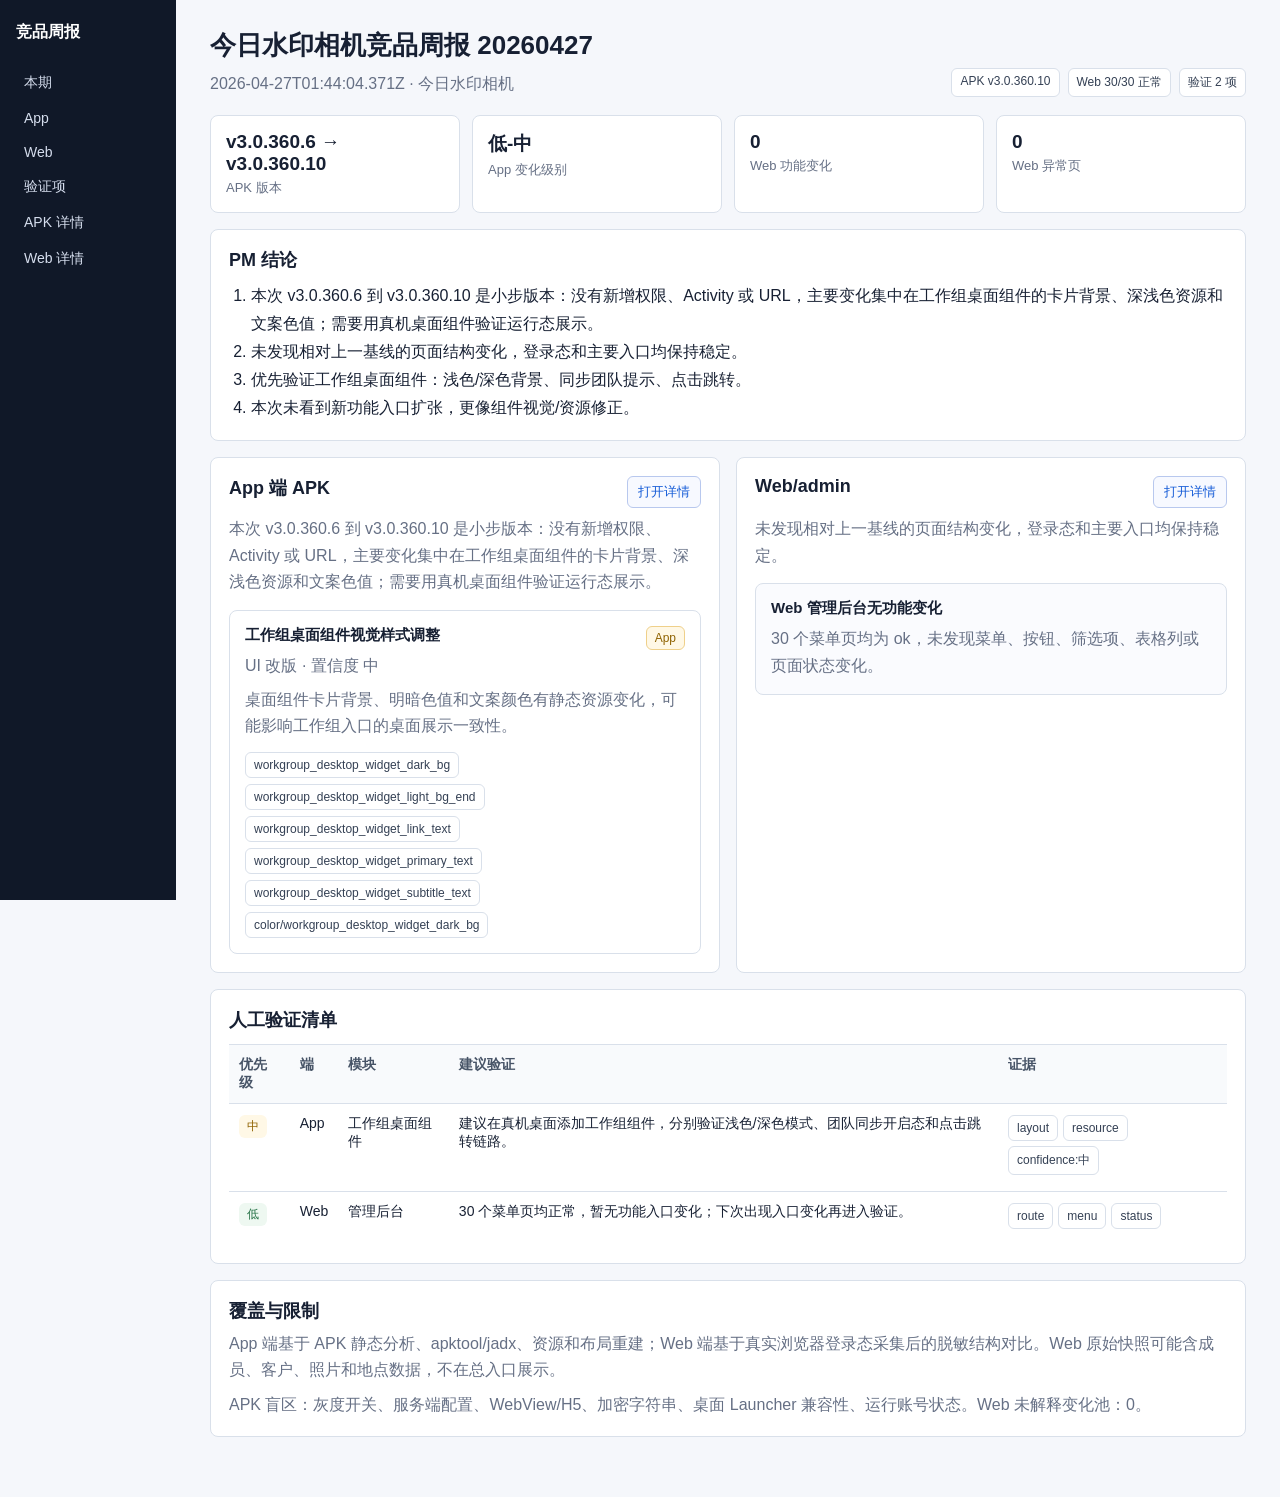
==== reports/weekly-competitor-report-20260427/index.html @ d0d4b4f7 "Publish competitor report 2026-04-27" ====
<!doctype html>
<html lang="zh-CN">
<head>
  <meta charset="utf-8">
  <meta name="viewport" content="width=device-width, initial-scale=1">
  <title>今日水印相机竞品周报 20260427</title>
  <link rel="stylesheet" href="./styles.css">
</head>
<body>
  <aside class="rail">
    <div class="brand">竞品周报</div>
    <a href="#summary">本期</a>
    <a href="#app">App</a>
    <a href="#web">Web</a>
    <a href="#validation">验证项</a>
    <a href="../jinri-watermark-camera-3.0.360.6-to-3.0.360.10-20260423/index.html">APK 详情</a>
    <a href="../web-admin-monitor-20260427/index.html">Web 详情</a>
  </aside>
  <main>
    <header id="summary" class="header">
      <div>
        <h1>今日水印相机竞品周报 20260427</h1>
        <p>2026-04-27T01:44:04.371Z · 今日水印相机</p>
      </div>
      <div class="chips">
        <span>APK v3.0.360.10</span>
        <span>Web 30/30 正常</span>
        <span>验证 2 项</span>
      </div>
    </header>

    <section class="metrics">
      <div><strong>v3.0.360.6 → v3.0.360.10</strong><span>APK 版本</span></div>
      <div><strong>低-中</strong><span>App 变化级别</span></div>
      <div><strong>0</strong><span>Web 功能变化</span></div>
      <div><strong>0</strong><span>Web 异常页</span></div>
    </section>

    <section class="panel">
      <h2>PM 结论</h2>
      <ol><li>本次 v3.0.360.6 到 v3.0.360.10 是小步版本：没有新增权限、Activity 或 URL，主要变化集中在工作组桌面组件的卡片背景、深浅色资源和文案色值；需要用真机桌面组件验证运行态展示。</li><li>未发现相对上一基线的页面结构变化，登录态和主要入口均保持稳定。</li><li>优先验证工作组桌面组件：浅色/深色背景、同步团队提示、点击跳转。</li><li>本次未看到新功能入口扩张，更像组件视觉/资源修正。</li></ol>
    </section>

    <section id="app" class="split">
      <div class="panel">
        <div class="section-head">
          <h2>App 端 APK</h2>
          <a class="button" href="../jinri-watermark-camera-3.0.360.6-to-3.0.360.10-20260423/index.html">打开详情</a>
        </div>
        <p>本次 v3.0.360.6 到 v3.0.360.10 是小步版本：没有新增权限、Activity 或 URL，主要变化集中在工作组桌面组件的卡片背景、深浅色资源和文案色值；需要用真机桌面组件验证运行态展示。</p>
        <article class="card">
        <div class="card-head">
          <div>
            <h3>工作组桌面组件视觉样式调整</h3>
            <p>UI 改版 · 置信度 中</p>
          </div>
          <span class="badge warn">App</span>
        </div>
        <p>桌面组件卡片背景、明暗色值和文案颜色有静态资源变化，可能影响工作组入口的桌面展示一致性。</p>
        <div class="badges"><span>workgroup_desktop_widget_dark_bg</span><span>workgroup_desktop_widget_light_bg_end</span><span>workgroup_desktop_widget_link_text</span><span>workgroup_desktop_widget_primary_text</span><span>workgroup_desktop_widget_subtitle_text</span><span>color/workgroup_desktop_widget_dark_bg</span></div>
      </article>
      </div>
      <div id="web" class="panel">
        <div class="section-head">
          <h2>Web/admin</h2>
          <a class="button" href="../web-admin-monitor-20260427/index.html">打开详情</a>
        </div>
        <p>未发现相对上一基线的页面结构变化，登录态和主要入口均保持稳定。</p>
        <article class="card muted-card"><h3>Web 管理后台无功能变化</h3><p>30 个菜单页均为 ok，未发现菜单、按钮、筛选项、表格列或页面状态变化。</p></article>
      </div>
    </section>

    <section id="validation" class="panel">
      <h2>人工验证清单</h2>
      <table>
        <thead><tr><th>优先级</th><th>端</th><th>模块</th><th>建议验证</th><th>证据</th></tr></thead>
        <tbody><tr>
        <td><span class="priority medium">中</span></td>
        <td>App</td>
        <td>工作组桌面组件</td>
        <td>建议在真机桌面添加工作组组件，分别验证浅色/深色模式、团队同步开启态和点击跳转链路。</td>
        <td><span class="mini">layout</span><span class="mini">resource</span><span class="mini">confidence:中</span></td>
      </tr><tr>
        <td><span class="priority low">低</span></td>
        <td>Web</td>
        <td>管理后台</td>
        <td>30 个菜单页均正常，暂无功能入口变化；下次出现入口变化再进入验证。</td>
        <td><span class="mini">route</span><span class="mini">menu</span><span class="mini">status</span></td>
      </tr></tbody>
      </table>
    </section>

    <section class="panel">
      <h2>覆盖与限制</h2>
      <p>App 端基于 APK 静态分析、apktool/jadx、资源和布局重建；Web 端基于真实浏览器登录态采集后的脱敏结构对比。Web 原始快照可能含成员、客户、照片和地点数据，不在总入口展示。</p>
      <p>APK 盲区：灰度开关、服务端配置、WebView/H5、加密字符串、桌面 Launcher 兼容性、运行账号状态。Web 未解释变化池：0。</p>
    </section>
  </main>
</body>
</html>
---- reports/weekly-competitor-report-20260427/styles.css ----
:root{--bg:#f5f7fb;--panel:#fff;--ink:#172033;--muted:#667085;--line:#d9e0ea;--blue:#145bd7;--red:#bf2a2a;--amber:#8f6200;--green:#237044}*{box-sizing:border-box}body{margin:0;background:var(--bg);color:var(--ink);font-family:-apple-system,BlinkMacSystemFont,"Segoe UI",sans-serif}.rail{position:fixed;inset:0 auto 0 0;width:176px;background:#101828;color:#fff;padding:22px 16px}.brand{font-weight:700;margin-bottom:22px}.rail a{display:block;color:#d6deee;text-decoration:none;padding:9px 8px;border-radius:6px;font-size:14px}.rail a:hover{background:#1d2939}main{margin-left:176px;padding:28px 34px 44px}.header{display:flex;justify-content:space-between;gap:24px;align-items:flex-end;margin-bottom:18px}h1{margin:0;font-size:26px;letter-spacing:0}h2{margin:0;font-size:18px;letter-spacing:0}h3{margin:0;font-size:15px;letter-spacing:0}p{color:var(--muted);line-height:1.65;margin:8px 0 0}.chips{display:flex;gap:8px;flex-wrap:wrap;justify-content:flex-end}.chips span,.mini,.badges span{border:1px solid var(--line);background:#fff;border-radius:6px;padding:5px 8px;font-size:12px;color:#344054}.metrics{display:grid;grid-template-columns:repeat(4,minmax(0,1fr));gap:12px;margin-bottom:16px}.metrics div,.panel,.card{background:var(--panel);border:1px solid var(--line);border-radius:8px}.metrics div{padding:15px}.metrics strong{display:block;font-size:19px}.metrics span{display:block;color:var(--muted);font-size:13px;margin-top:4px}.panel{padding:18px;margin-bottom:16px}.split{display:grid;grid-template-columns:1fr 1fr;gap:16px}.section-head,.card-head{display:flex;justify-content:space-between;gap:14px;align-items:flex-start}.button{border:1px solid #b8c8ee;color:var(--blue);text-decoration:none;border-radius:6px;padding:6px 10px;font-size:13px;background:#f7f9ff}.card{padding:15px;margin-top:14px}.muted-card{background:#fafbfe}.badge{display:inline-flex;border-radius:6px;padding:4px 8px;font-size:12px}.badge.warn{background:#fff8e6;color:var(--amber);border:1px solid #efd08a}.badge.danger{background:#fff2f2;color:var(--red);border:1px solid #edb7b7}.badges{display:flex;gap:6px;flex-wrap:wrap;margin-top:12px}ol{margin:10px 0 0;padding-left:22px;line-height:1.75}table{width:100%;border-collapse:collapse;margin-top:12px}th,td{text-align:left;border-top:1px solid var(--line);padding:11px 10px;vertical-align:top;font-size:14px}th{color:#475467;background:#f8fafc}.priority{display:inline-flex;border-radius:6px;padding:3px 8px;font-size:12px}.priority.high{background:#fff2f2;color:var(--red)}.priority.medium{background:#fff8e6;color:var(--amber)}.priority.low{background:#eef8f1;color:var(--green)}.mini{display:inline-flex;margin:0 5px 5px 0}@media(max-width:900px){.rail{position:static;width:auto;display:flex;gap:4px;overflow:auto}.brand{margin:0 10px 0 0;white-space:nowrap}.rail a{white-space:nowrap}main{margin-left:0;padding:18px}.header{display:block}.chips{justify-content:flex-start;margin-top:12px}.metrics,.split{grid-template-columns:1fr}}
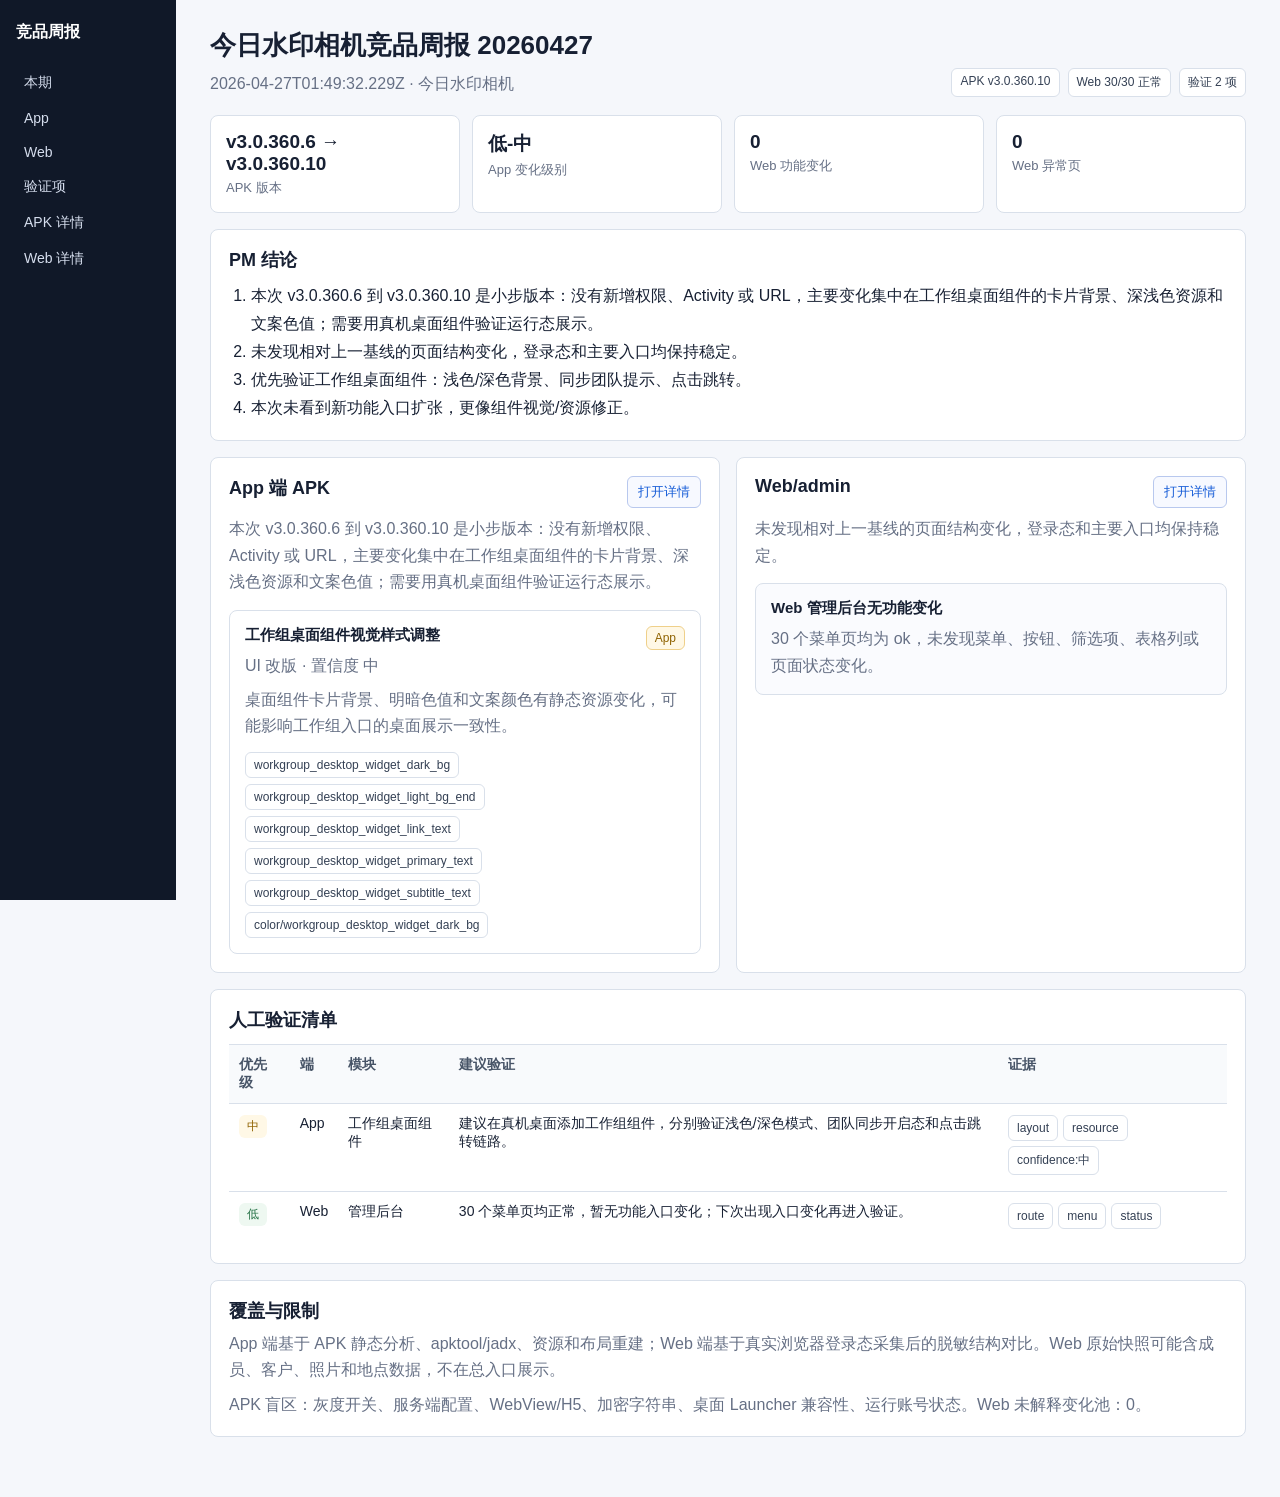
==== commit d8ae3498: "Publish competitor report 2026-04-27" ====
--- a/reports/weekly-competitor-report-20260427/index.html
+++ b/reports/weekly-competitor-report-20260427/index.html
@@ -20,7 +20,7 @@
     <header id="summary" class="header">
       <div>
         <h1>今日水印相机竞品周报 20260427</h1>
-        <p>2026-04-27T01:44:04.371Z · 今日水印相机</p>
+        <p>2026-04-27T01:49:32.229Z · 今日水印相机</p>
       </div>
       <div class="chips">
         <span>APK v3.0.360.10</span>
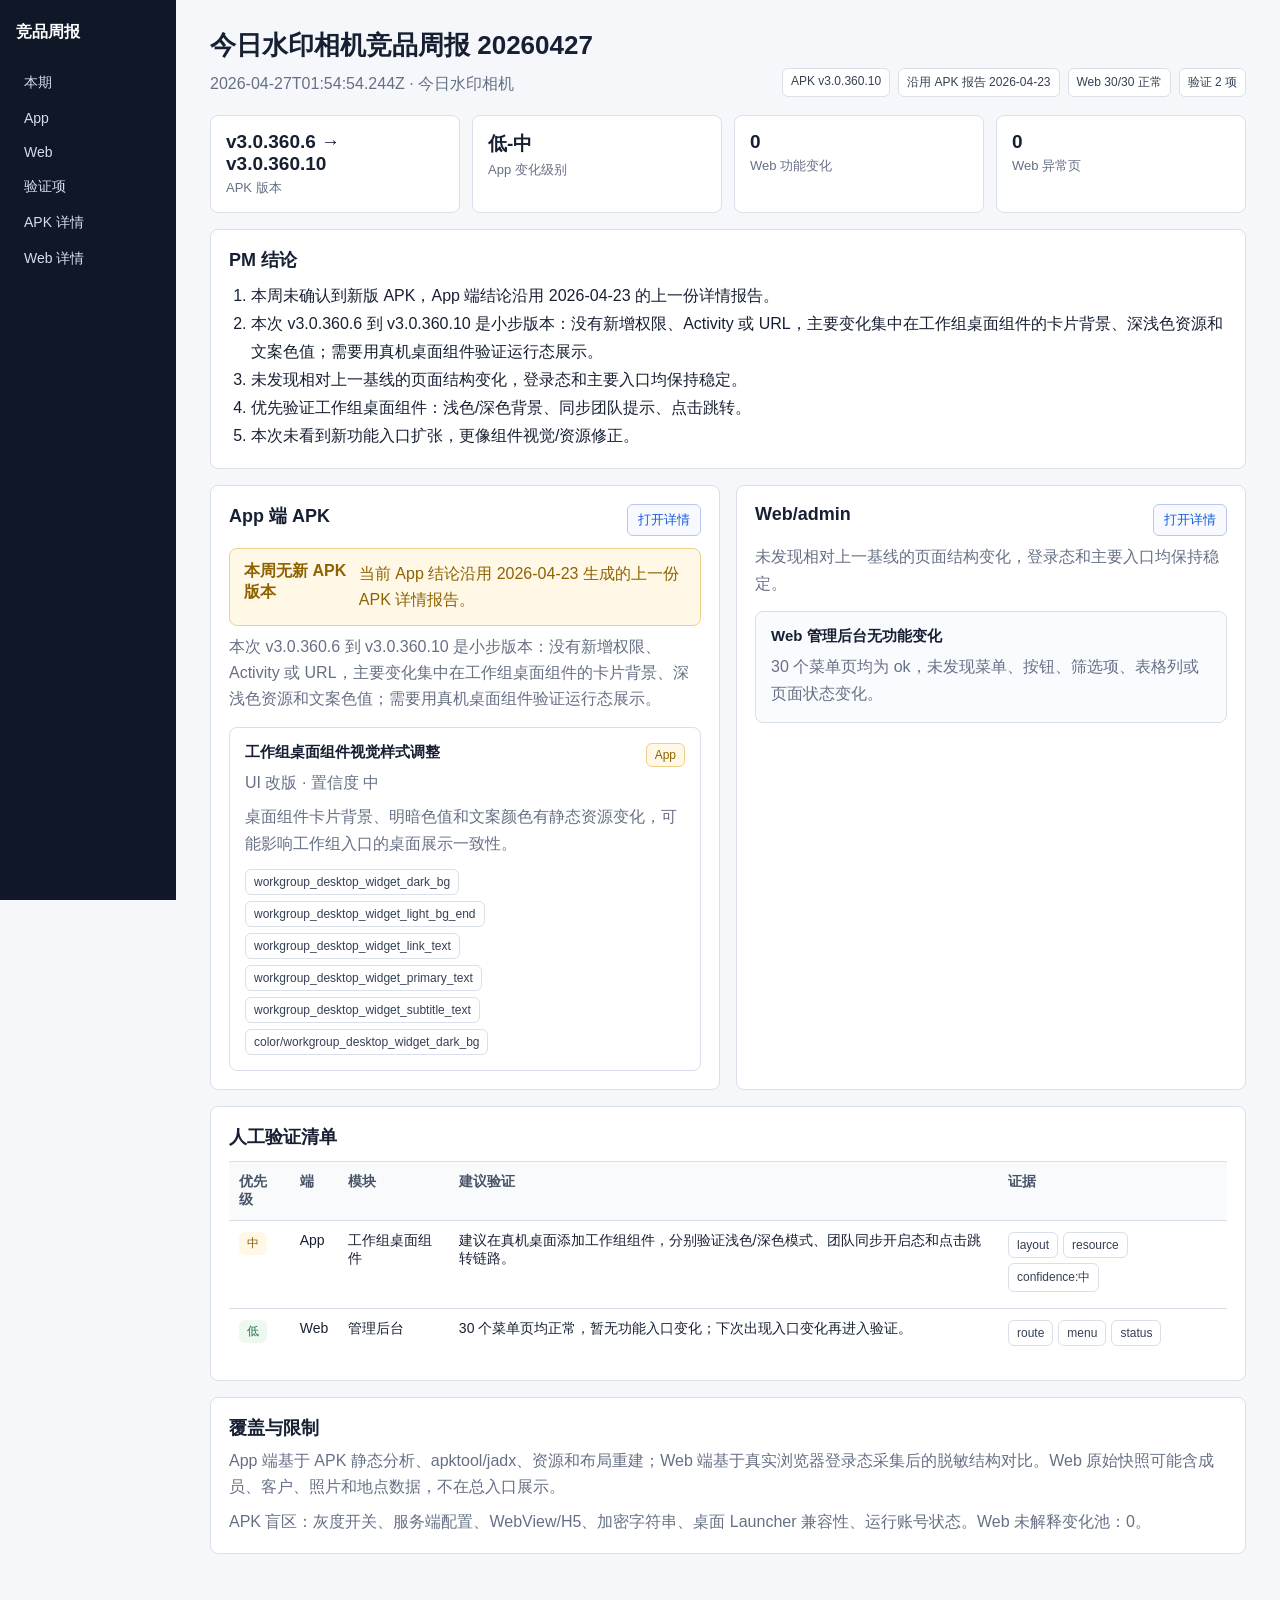
==== commit 8f1be210: "Publish competitor report 2026-04-27" ====
--- a/reports/weekly-competitor-report-20260427/index.html
+++ b/reports/weekly-competitor-report-20260427/index.html
@@ -20,10 +20,11 @@
     <header id="summary" class="header">
       <div>
         <h1>今日水印相机竞品周报 20260427</h1>
-        <p>2026-04-27T01:49:32.229Z · 今日水印相机</p>
+        <p>2026-04-27T01:54:54.244Z · 今日水印相机</p>
       </div>
       <div class="chips">
         <span>APK v3.0.360.10</span>
+        <span>沿用 APK 报告 2026-04-23</span>
         <span>Web 30/30 正常</span>
         <span>验证 2 项</span>
       </div>
@@ -38,7 +39,7 @@
 
     <section class="panel">
       <h2>PM 结论</h2>
-      <ol><li>本次 v3.0.360.6 到 v3.0.360.10 是小步版本：没有新增权限、Activity 或 URL，主要变化集中在工作组桌面组件的卡片背景、深浅色资源和文案色值；需要用真机桌面组件验证运行态展示。</li><li>未发现相对上一基线的页面结构变化，登录态和主要入口均保持稳定。</li><li>优先验证工作组桌面组件：浅色/深色背景、同步团队提示、点击跳转。</li><li>本次未看到新功能入口扩张，更像组件视觉/资源修正。</li></ol>
+      <ol><li>本周未确认到新版 APK，App 端结论沿用 2026-04-23 的上一份详情报告。</li><li>本次 v3.0.360.6 到 v3.0.360.10 是小步版本：没有新增权限、Activity 或 URL，主要变化集中在工作组桌面组件的卡片背景、深浅色资源和文案色值；需要用真机桌面组件验证运行态展示。</li><li>未发现相对上一基线的页面结构变化，登录态和主要入口均保持稳定。</li><li>优先验证工作组桌面组件：浅色/深色背景、同步团队提示、点击跳转。</li><li>本次未看到新功能入口扩张，更像组件视觉/资源修正。</li></ol>
     </section>
 
     <section id="app" class="split">
@@ -47,6 +48,10 @@
           <h2>App 端 APK</h2>
           <a class="button" href="../jinri-watermark-camera-3.0.360.6-to-3.0.360.10-20260423/index.html">打开详情</a>
         </div>
+        <div class="notice warn">
+        <strong>本周无新 APK 版本</strong>
+        <span>当前 App 结论沿用 2026-04-23 生成的上一份 APK 详情报告。</span>
+      </div>
         <p>本次 v3.0.360.6 到 v3.0.360.10 是小步版本：没有新增权限、Activity 或 URL，主要变化集中在工作组桌面组件的卡片背景、深浅色资源和文案色值；需要用真机桌面组件验证运行态展示。</p>
         <article class="card">
         <div class="card-head">
--- a/reports/weekly-competitor-report-20260427/styles.css
+++ b/reports/weekly-competitor-report-20260427/styles.css
@@ -1 +1 @@
-:root{--bg:#f5f7fb;--panel:#fff;--ink:#172033;--muted:#667085;--line:#d9e0ea;--blue:#145bd7;--red:#bf2a2a;--amber:#8f6200;--green:#237044}*{box-sizing:border-box}body{margin:0;background:var(--bg);color:var(--ink);font-family:-apple-system,BlinkMacSystemFont,"Segoe UI",sans-serif}.rail{position:fixed;inset:0 auto 0 0;width:176px;background:#101828;color:#fff;padding:22px 16px}.brand{font-weight:700;margin-bottom:22px}.rail a{display:block;color:#d6deee;text-decoration:none;padding:9px 8px;border-radius:6px;font-size:14px}.rail a:hover{background:#1d2939}main{margin-left:176px;padding:28px 34px 44px}.header{display:flex;justify-content:space-between;gap:24px;align-items:flex-end;margin-bottom:18px}h1{margin:0;font-size:26px;letter-spacing:0}h2{margin:0;font-size:18px;letter-spacing:0}h3{margin:0;font-size:15px;letter-spacing:0}p{color:var(--muted);line-height:1.65;margin:8px 0 0}.chips{display:flex;gap:8px;flex-wrap:wrap;justify-content:flex-end}.chips span,.mini,.badges span{border:1px solid var(--line);background:#fff;border-radius:6px;padding:5px 8px;font-size:12px;color:#344054}.metrics{display:grid;grid-template-columns:repeat(4,minmax(0,1fr));gap:12px;margin-bottom:16px}.metrics div,.panel,.card{background:var(--panel);border:1px solid var(--line);border-radius:8px}.metrics div{padding:15px}.metrics strong{display:block;font-size:19px}.metrics span{display:block;color:var(--muted);font-size:13px;margin-top:4px}.panel{padding:18px;margin-bottom:16px}.split{display:grid;grid-template-columns:1fr 1fr;gap:16px}.section-head,.card-head{display:flex;justify-content:space-between;gap:14px;align-items:flex-start}.button{border:1px solid #b8c8ee;color:var(--blue);text-decoration:none;border-radius:6px;padding:6px 10px;font-size:13px;background:#f7f9ff}.card{padding:15px;margin-top:14px}.muted-card{background:#fafbfe}.badge{display:inline-flex;border-radius:6px;padding:4px 8px;font-size:12px}.badge.warn{background:#fff8e6;color:var(--amber);border:1px solid #efd08a}.badge.danger{background:#fff2f2;color:var(--red);border:1px solid #edb7b7}.badges{display:flex;gap:6px;flex-wrap:wrap;margin-top:12px}ol{margin:10px 0 0;padding-left:22px;line-height:1.75}table{width:100%;border-collapse:collapse;margin-top:12px}th,td{text-align:left;border-top:1px solid var(--line);padding:11px 10px;vertical-align:top;font-size:14px}th{color:#475467;background:#f8fafc}.priority{display:inline-flex;border-radius:6px;padding:3px 8px;font-size:12px}.priority.high{background:#fff2f2;color:var(--red)}.priority.medium{background:#fff8e6;color:var(--amber)}.priority.low{background:#eef8f1;color:var(--green)}.mini{display:inline-flex;margin:0 5px 5px 0}@media(max-width:900px){.rail{position:static;width:auto;display:flex;gap:4px;overflow:auto}.brand{margin:0 10px 0 0;white-space:nowrap}.rail a{white-space:nowrap}main{margin-left:0;padding:18px}.header{display:block}.chips{justify-content:flex-start;margin-top:12px}.metrics,.split{grid-template-columns:1fr}}+:root{--bg:#f5f7fb;--panel:#fff;--ink:#172033;--muted:#667085;--line:#d9e0ea;--blue:#145bd7;--red:#bf2a2a;--amber:#8f6200;--green:#237044}*{box-sizing:border-box}body{margin:0;background:var(--bg);color:var(--ink);font-family:-apple-system,BlinkMacSystemFont,"Segoe UI",sans-serif}.rail{position:fixed;inset:0 auto 0 0;width:176px;background:#101828;color:#fff;padding:22px 16px}.brand{font-weight:700;margin-bottom:22px}.rail a{display:block;color:#d6deee;text-decoration:none;padding:9px 8px;border-radius:6px;font-size:14px}.rail a:hover{background:#1d2939}main{margin-left:176px;padding:28px 34px 44px}.header{display:flex;justify-content:space-between;gap:24px;align-items:flex-end;margin-bottom:18px}h1{margin:0;font-size:26px;letter-spacing:0}h2{margin:0;font-size:18px;letter-spacing:0}h3{margin:0;font-size:15px;letter-spacing:0}p{color:var(--muted);line-height:1.65;margin:8px 0 0}.chips{display:flex;gap:8px;flex-wrap:wrap;justify-content:flex-end}.chips span,.mini,.badges span{border:1px solid var(--line);background:#fff;border-radius:6px;padding:5px 8px;font-size:12px;color:#344054}.metrics{display:grid;grid-template-columns:repeat(4,minmax(0,1fr));gap:12px;margin-bottom:16px}.metrics div,.panel,.card{background:var(--panel);border:1px solid var(--line);border-radius:8px}.metrics div{padding:15px}.metrics strong{display:block;font-size:19px}.metrics span{display:block;color:var(--muted);font-size:13px;margin-top:4px}.panel{padding:18px;margin-bottom:16px}.split{display:grid;grid-template-columns:1fr 1fr;gap:16px}.section-head,.card-head{display:flex;justify-content:space-between;gap:14px;align-items:flex-start}.button{border:1px solid #b8c8ee;color:var(--blue);text-decoration:none;border-radius:6px;padding:6px 10px;font-size:13px;background:#f7f9ff}.card{padding:15px;margin-top:14px}.muted-card{background:#fafbfe}.badge{display:inline-flex;border-radius:6px;padding:4px 8px;font-size:12px}.badge.warn{background:#fff8e6;color:var(--amber);border:1px solid #efd08a}.badge.danger{background:#fff2f2;color:var(--red);border:1px solid #edb7b7}.badges{display:flex;gap:6px;flex-wrap:wrap;margin-top:12px}.notice{display:flex;justify-content:space-between;gap:12px;align-items:flex-start;border-radius:8px;padding:12px 14px;margin:12px 0 4px}.notice.warn{background:#fff8e6;border:1px solid #efd08a;color:#8f6200}.notice strong{display:block}.notice span{display:block;line-height:1.6}ol{margin:10px 0 0;padding-left:22px;line-height:1.75}table{width:100%;border-collapse:collapse;margin-top:12px}th,td{text-align:left;border-top:1px solid var(--line);padding:11px 10px;vertical-align:top;font-size:14px}th{color:#475467;background:#f8fafc}.priority{display:inline-flex;border-radius:6px;padding:3px 8px;font-size:12px}.priority.high{background:#fff2f2;color:var(--red)}.priority.medium{background:#fff8e6;color:var(--amber)}.priority.low{background:#eef8f1;color:var(--green)}.mini{display:inline-flex;margin:0 5px 5px 0}@media(max-width:900px){.rail{position:static;width:auto;display:flex;gap:4px;overflow:auto}.brand{margin:0 10px 0 0;white-space:nowrap}.rail a{white-space:nowrap}main{margin-left:0;padding:18px}.header{display:block}.chips{justify-content:flex-start;margin-top:12px}.metrics,.split{grid-template-columns:1fr}.notice{display:block}}
